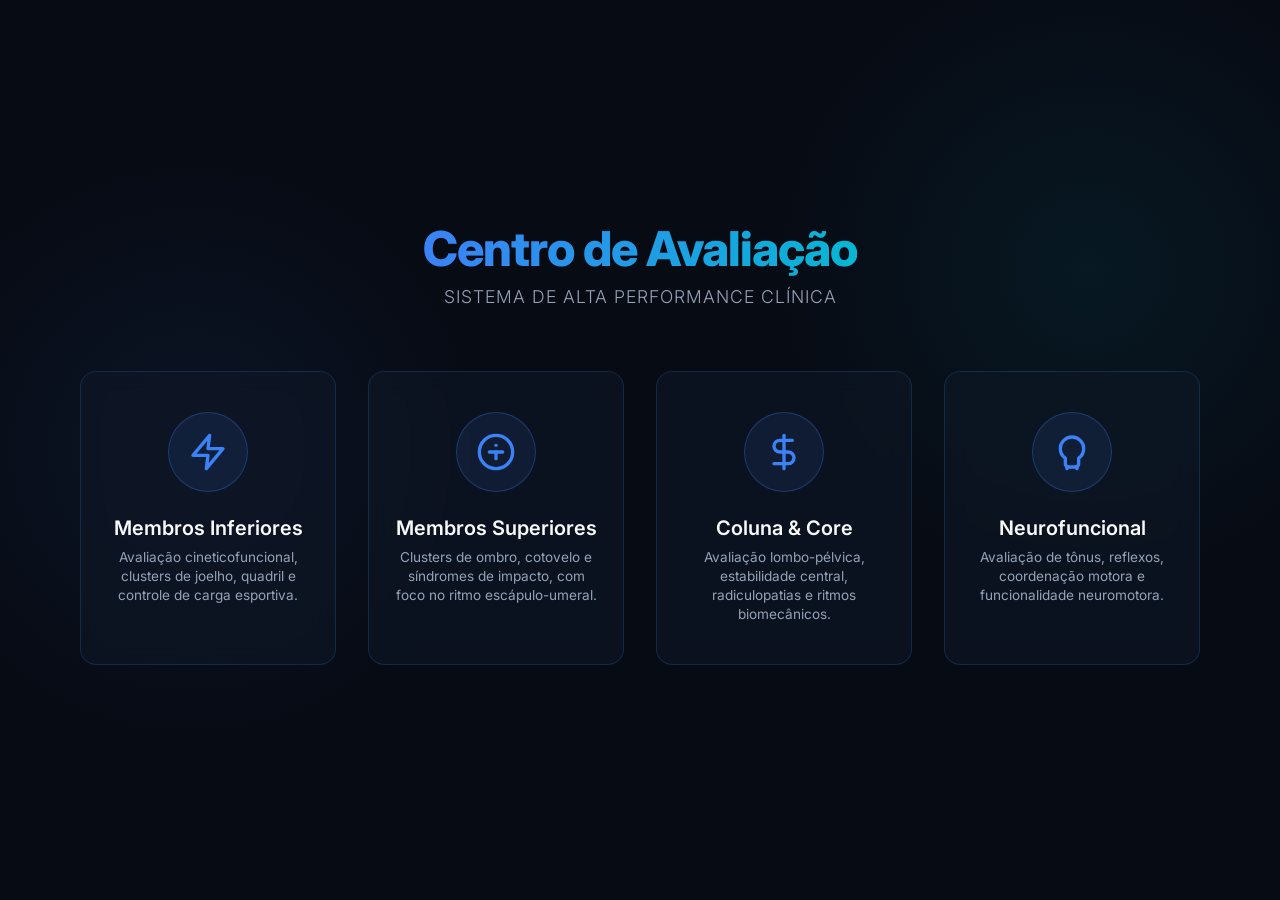
==== fisio-avalia/index.html @ 4b9d535d "Organiza estrutura inicial." ====
<!DOCTYPE html>
<html lang="pt-BR">

<head>
    <meta charset="UTF-8">
    <meta name="viewport" content="width=device-width, initial-scale=1.0">
    <title>Physio Hub - Avaliação de Alta Performance</title>

    <link href="https://fonts.googleapis.com/css2?family=Inter:wght@300;400;600;800&display=swap" rel="stylesheet">

    <style>
        /* Variáveis de Cores e Temas - Dark Sports SaaS */
        :root {
            --bg-dark: #070B14;
            --card-bg: rgba(16, 24, 39, 0.6);
            --card-border: rgba(59, 130, 246, 0.2);
            --primary-neon: #3b82f6;
            --accent-cyan: #06b6d4;
            --text-main: #f8fafc;
            --text-muted: #94a3b8;
        }

        * {
            margin: 0;
            padding: 0;
            box-sizing: border-box;
            font-family: 'Inter', sans-serif;
        }

        body {
            background-color: var(--bg-dark);
            background-image:
                radial-gradient(circle at 15% 50%, rgba(59, 130, 246, 0.08), transparent 25%),
                radial-gradient(circle at 85% 30%, rgba(6, 182, 212, 0.08), transparent 25%);
            color: var(--text-main);
            min-height: 100vh;
            display: flex;
            flex-direction: column;
            align-items: center;
            justify-content: center;
            overflow-x: hidden;
        }

        /* Cabeçalho da Home */
        .header {
            text-align: center;
            margin-bottom: 3rem;
            animation: fadeInDown 1s ease-out;
        }

        .header h1 {
            font-size: 3rem;
            font-weight: 800;
            letter-spacing: -1px;
            background: linear-gradient(to right, var(--primary-neon), var(--accent-cyan));
            -webkit-background-clip: text;
            background-clip: text;
            -webkit-text-fill-color: transparent;
            margin-bottom: 0.5rem;
        }

        .header p {
            font-size: 1.1rem;
            color: var(--text-muted);
            font-weight: 300;
            letter-spacing: 1px;
            text-transform: uppercase;
        }

        /* Container Principal (Grid Horizontal) */
        .dashboard-grid {
            display: grid;
            grid-template-columns: repeat(4, 1fr);
            gap: 2rem;
            width: 90%;
            max-width: 1400px;
            padding: 1rem;
        }

        /* Cartões de Avaliação */
        .card {
            background: var(--card-bg);
            backdrop-filter: blur(12px);
            -webkit-backdrop-filter: blur(12px);
            border: 1px solid var(--card-border);
            border-radius: 16px;
            padding: 2.5rem 1.5rem;
            display: flex;
            flex-direction: column;
            align-items: center;
            text-align: center;
            text-decoration: none;
            color: var(--text-main);
            transition: all 0.4s cubic-bezier(0.175, 0.885, 0.32, 1.275);
            position: relative;
            overflow: hidden;
            cursor: pointer;
            animation: fadeInUp 0.8s ease-out forwards;
            opacity: 0;
        }

        /* Efeito Hover nos Cartões */
        .card:hover {
            transform: translateY(-10px);
            border-color: var(--accent-cyan);
            box-shadow: 0 10px 30px rgba(6, 182, 212, 0.2),
                inset 0 0 20px rgba(59, 130, 246, 0.1);
        }

        .card::before {
            content: '';
            position: absolute;
            top: 0;
            left: -100%;
            width: 100%;
            height: 2px;
            background: linear-gradient(90deg, transparent, var(--accent-cyan), transparent);
            transition: left 0.5s;
        }

        .card:hover::before {
            left: 100%;
        }

        /* Ícones gerados em HTML/SVG */
        .icon-container {
            width: 80px;
            height: 80px;
            background: rgba(59, 130, 246, 0.1);
            border-radius: 50%;
            display: flex;
            justify-content: center;
            align-items: center;
            margin-bottom: 1.5rem;
            border: 1px solid rgba(59, 130, 246, 0.3);
            transition: all 0.3s ease;
        }

        .card:hover .icon-container {
            background: rgba(6, 182, 212, 0.2);
            border-color: var(--accent-cyan);
            transform: scale(1.1);
            box-shadow: 0 0 15px rgba(6, 182, 212, 0.4);
        }

        .icon-svg {
            width: 40px;
            height: 40px;
            stroke: var(--primary-neon);
            stroke-width: 2;
            stroke-linecap: round;
            stroke-linejoin: round;
            fill: none;
            transition: stroke 0.3s ease;
        }

        .card:hover .icon-svg {
            stroke: var(--accent-cyan);
        }

        /* Títulos dos Cartões */
        .card h2 {
            font-size: 1.25rem;
            font-weight: 600;
            margin-bottom: 0.5rem;
        }

        .card p {
            font-size: 0.85rem;
            color: var(--text-muted);
            line-height: 1.4;
        }

        /* Animações em cascata para carregar a página */
        .card:nth-child(1) {
            animation-delay: 0.1s;
        }

        .card:nth-child(2) {
            animation-delay: 0.2s;
        }

        .card:nth-child(3) {
            animation-delay: 0.3s;
        }

        .card:nth-child(4) {
            animation-delay: 0.4s;
        }

        @keyframes fadeInUp {
            from {
                opacity: 0;
                transform: translateY(30px);
            }

            to {
                opacity: 1;
                transform: translateY(0);
            }
        }

        @keyframes fadeInDown {
            from {
                opacity: 0;
                transform: translateY(-30px);
            }

            to {
                opacity: 1;
                transform: translateY(0);
            }
        }

        /* Responsividade para ecrãs menores */
        @media (max-width: 1024px) {
            .dashboard-grid {
                grid-template-columns: repeat(2, 1fr);
            }
        }

        @media (max-width: 600px) {
            .dashboard-grid {
                grid-template-columns: 1fr;
            }
        }
    </style>
</head>

<body>

    <div class="header">
        <h1>Centro de Avaliação</h1>
        <p>Sistema de Alta Performance Clínica</p>
    </div>

    <div class="dashboard-grid">

        <!-- Ficha 1: MMII -->
        <a href="./pages/avaliacao-mmii.html" class="card"> <!-- Substitua pelo nome do seu arquivo HTML de MMII -->
            <div class="icon-container">
                <svg class="icon-svg" viewBox="0 0 24 24">
                    <!-- Ícone Abstrato de Propulsão / Perna em movimento -->
                    <path d="M13 2L3 14h9l-1 8 10-12h-9l1-8z"></path>
                </svg>
            </div>
            <h2>Membros Inferiores</h2>
            <p>Avaliação cineticofuncional, clusters de joelho, quadril e controle de carga esportiva.</p>
        </a>

        <!-- Ficha 2: MMSS -->
        <a href="./pages/avaliacao-mmss.html" class="card">
            <div class="icon-container">
                <svg class="icon-svg" viewBox="0 0 24 24">
                    <!-- Ícone Abstrato de Força e Mobilidade Superior (Target/Braço) -->
                    <circle cx="12" cy="12" r="10"></circle>
                    <path d="M12 16v-4"></path>
                    <path d="M12 8h.01"></path>
                    <path d="M8 12h8"></path>
                </svg>
            </div>
            <h2>Membros Superiores</h2>
            <p>Clusters de ombro, cotovelo e síndromes de impacto, com foco no ritmo escápulo-umeral.</p>
        </a>

        <!-- Ficha 3: Coluna / Core -->
        <a href="./pages/avaliacao-coluna.html" class="card">
            <div class="icon-container">
                <svg class="icon-svg" viewBox="0 0 24 24">
                    <!-- Ícone de Movimento e Core (Sem vértebras, foco no movimento esportivo e estabilidade) -->
                    <path d="M12 2v20"></path>
                    <path d="M17 5H9.5a3.5 3.5 0 0 0 0 7h5a3.5 3.5 0 0 1 0 7H6"></path>
                </svg>
            </div>
            <h2>Coluna & Core</h2>
            <p>Avaliação lombo-pélvica, estabilidade central, radiculopatias e ritmos biomecânicos.</p>
        </a>

        <!-- Ficha 4: Neurologia -->
        <a href="./pages/avaliacao-neuro.html" class="card">
            <div class="icon-container">
                <svg class="icon-svg" viewBox="0 0 24 24">
                    <!-- Ícone de Rede Neural / Cérebro Abstrato -->
                    <path
                        d="M12 3a7 7 0 0 1 7 7c0 2.38-1.19 4.47-3 5.74V19a2 2 0 0 1-2 2h-4a2 2 0 0 1-2-2v-3.26C6.19 14.47 5 12.38 5 10a7 7 0 0 1 7-7z">
                    </path>
                    <path d="M9 21v1"></path>
                    <path d="M15 21v1"></path>
                </svg>
            </div>
            <h2>Neurofuncional</h2>
            <p>Avaliação de tônus, reflexos, coordenação motora e funcionalidade neuromotora.</p>
        </a>

    </div>

</body>

</html>
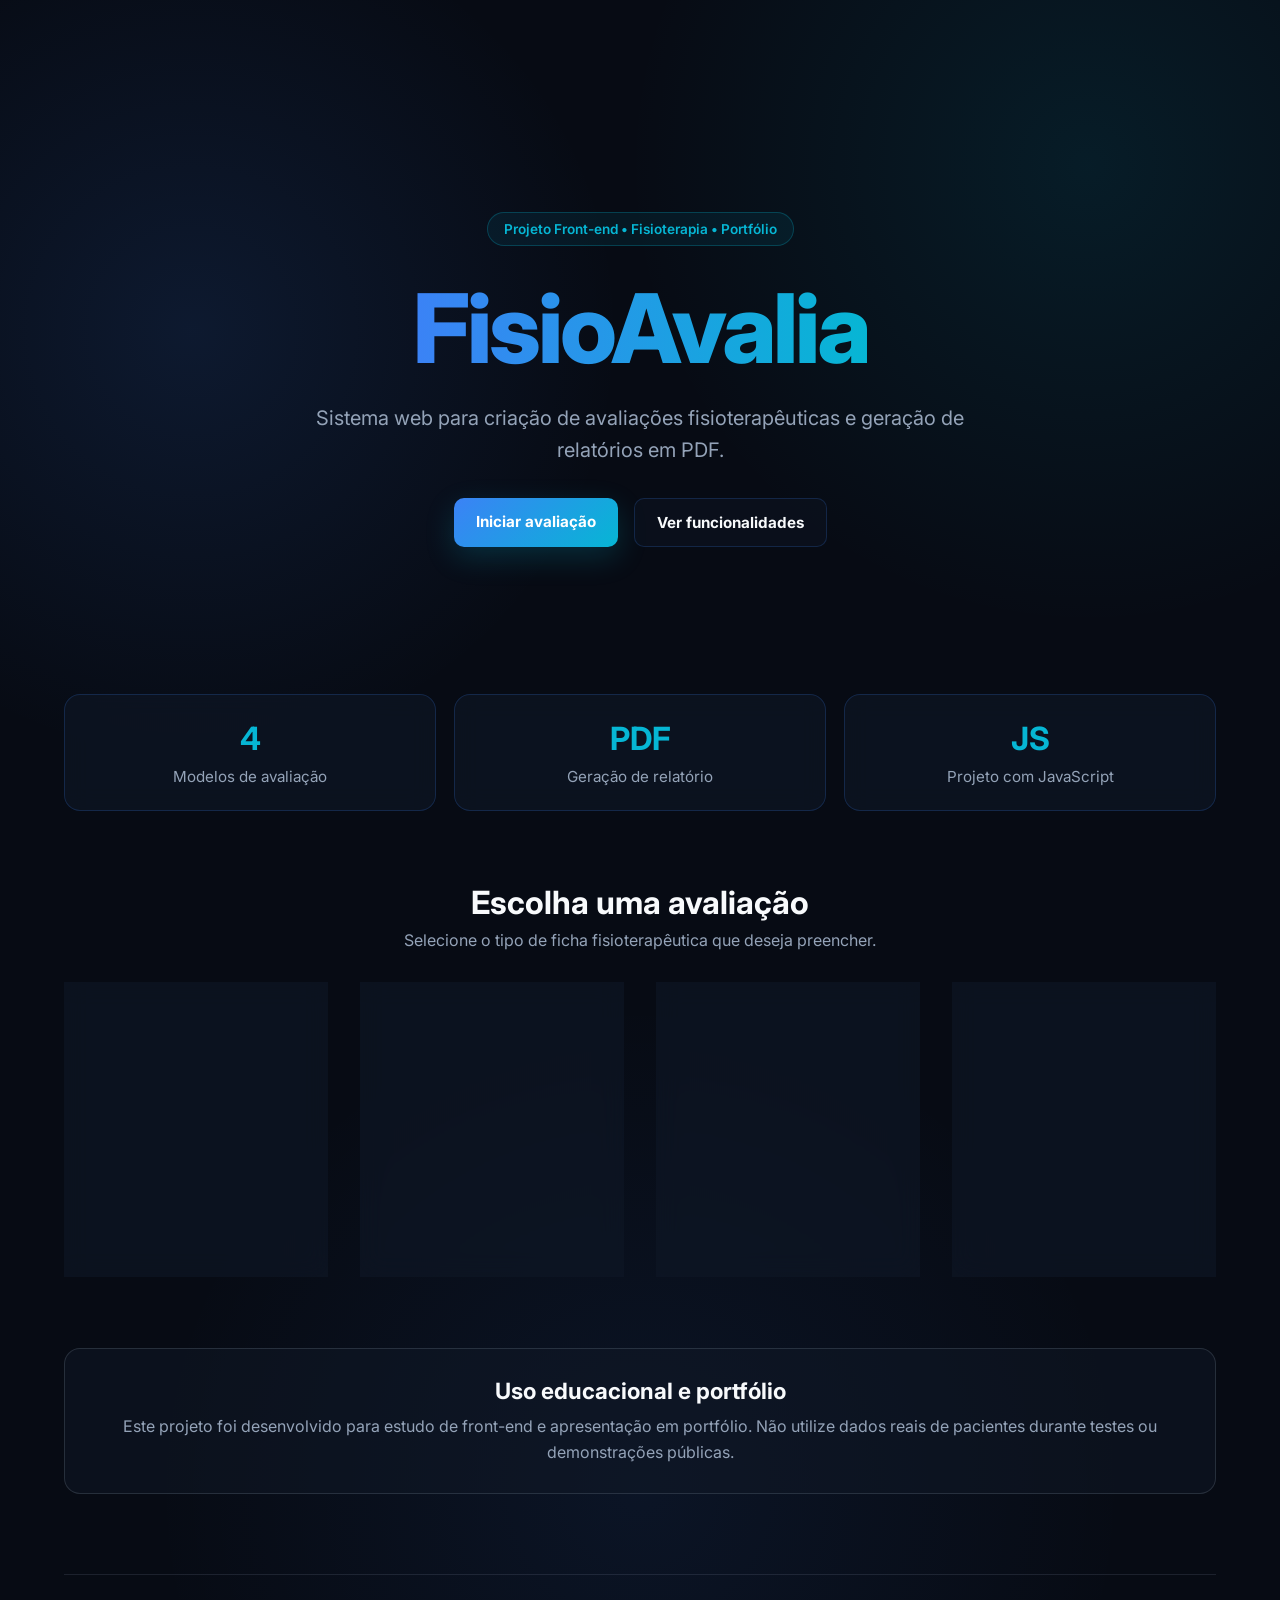
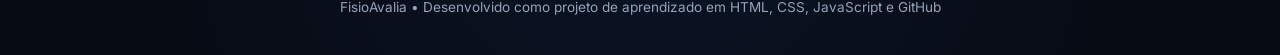
==== commit 120b1e05: "Melhoria da apresentação da pagina inical" ====
--- a/fisio-avalia/index.html
+++ b/fisio-avalia/index.html
@@ -7,293 +7,121 @@
     <title>Physio Hub - Avaliação de Alta Performance</title>
 
     <link href="https://fonts.googleapis.com/css2?family=Inter:wght@300;400;600;800&display=swap" rel="stylesheet">
+    
+    <link rel="stylesheet" href="./src/css/global.css">
+    <link rel="stylesheet" href="./src/css/home.css">
 
-    <style>
-        /* Variáveis de Cores e Temas - Dark Sports SaaS */
-        :root {
-            --bg-dark: #070B14;
-            --card-bg: rgba(16, 24, 39, 0.6);
-            --card-border: rgba(59, 130, 246, 0.2);
-            --primary-neon: #3b82f6;
-            --accent-cyan: #06b6d4;
-            --text-main: #f8fafc;
-            --text-muted: #94a3b8;
-        }
-
-        * {
-            margin: 0;
-            padding: 0;
-            box-sizing: border-box;
-            font-family: 'Inter', sans-serif;
-        }
-
-        body {
-            background-color: var(--bg-dark);
-            background-image:
-                radial-gradient(circle at 15% 50%, rgba(59, 130, 246, 0.08), transparent 25%),
-                radial-gradient(circle at 85% 30%, rgba(6, 182, 212, 0.08), transparent 25%);
-            color: var(--text-main);
-            min-height: 100vh;
-            display: flex;
-            flex-direction: column;
-            align-items: center;
-            justify-content: center;
-            overflow-x: hidden;
-        }
-
-        /* Cabeçalho da Home */
-        .header {
-            text-align: center;
-            margin-bottom: 3rem;
-            animation: fadeInDown 1s ease-out;
-        }
-
-        .header h1 {
-            font-size: 3rem;
-            font-weight: 800;
-            letter-spacing: -1px;
-            background: linear-gradient(to right, var(--primary-neon), var(--accent-cyan));
-            -webkit-background-clip: text;
-            background-clip: text;
-            -webkit-text-fill-color: transparent;
-            margin-bottom: 0.5rem;
-        }
-
-        .header p {
-            font-size: 1.1rem;
-            color: var(--text-muted);
-            font-weight: 300;
-            letter-spacing: 1px;
-            text-transform: uppercase;
-        }
-
-        /* Container Principal (Grid Horizontal) */
-        .dashboard-grid {
-            display: grid;
-            grid-template-columns: repeat(4, 1fr);
-            gap: 2rem;
-            width: 90%;
-            max-width: 1400px;
-            padding: 1rem;
-        }
-
-        /* Cartões de Avaliação */
-        .card {
-            background: var(--card-bg);
-            backdrop-filter: blur(12px);
-            -webkit-backdrop-filter: blur(12px);
-            border: 1px solid var(--card-border);
-            border-radius: 16px;
-            padding: 2.5rem 1.5rem;
-            display: flex;
-            flex-direction: column;
-            align-items: center;
-            text-align: center;
-            text-decoration: none;
-            color: var(--text-main);
-            transition: all 0.4s cubic-bezier(0.175, 0.885, 0.32, 1.275);
-            position: relative;
-            overflow: hidden;
-            cursor: pointer;
-            animation: fadeInUp 0.8s ease-out forwards;
-            opacity: 0;
-        }
-
-        /* Efeito Hover nos Cartões */
-        .card:hover {
-            transform: translateY(-10px);
-            border-color: var(--accent-cyan);
-            box-shadow: 0 10px 30px rgba(6, 182, 212, 0.2),
-                inset 0 0 20px rgba(59, 130, 246, 0.1);
-        }
-
-        .card::before {
-            content: '';
-            position: absolute;
-            top: 0;
-            left: -100%;
-            width: 100%;
-            height: 2px;
-            background: linear-gradient(90deg, transparent, var(--accent-cyan), transparent);
-            transition: left 0.5s;
-        }
-
-        .card:hover::before {
-            left: 100%;
-        }
-
-        /* Ícones gerados em HTML/SVG */
-        .icon-container {
-            width: 80px;
-            height: 80px;
-            background: rgba(59, 130, 246, 0.1);
-            border-radius: 50%;
-            display: flex;
-            justify-content: center;
-            align-items: center;
-            margin-bottom: 1.5rem;
-            border: 1px solid rgba(59, 130, 246, 0.3);
-            transition: all 0.3s ease;
-        }
-
-        .card:hover .icon-container {
-            background: rgba(6, 182, 212, 0.2);
-            border-color: var(--accent-cyan);
-            transform: scale(1.1);
-            box-shadow: 0 0 15px rgba(6, 182, 212, 0.4);
-        }
-
-        .icon-svg {
-            width: 40px;
-            height: 40px;
-            stroke: var(--primary-neon);
-            stroke-width: 2;
-            stroke-linecap: round;
-            stroke-linejoin: round;
-            fill: none;
-            transition: stroke 0.3s ease;
-        }
-
-        .card:hover .icon-svg {
-            stroke: var(--accent-cyan);
-        }
-
-        /* Títulos dos Cartões */
-        .card h2 {
-            font-size: 1.25rem;
-            font-weight: 600;
-            margin-bottom: 0.5rem;
-        }
-
-        .card p {
-            font-size: 0.85rem;
-            color: var(--text-muted);
-            line-height: 1.4;
-        }
-
-        /* Animações em cascata para carregar a página */
-        .card:nth-child(1) {
-            animation-delay: 0.1s;
-        }
-
-        .card:nth-child(2) {
-            animation-delay: 0.2s;
-        }
-
-        .card:nth-child(3) {
-            animation-delay: 0.3s;
-        }
-
-        .card:nth-child(4) {
-            animation-delay: 0.4s;
-        }
-
-        @keyframes fadeInUp {
-            from {
-                opacity: 0;
-                transform: translateY(30px);
-            }
-
-            to {
-                opacity: 1;
-                transform: translateY(0);
-            }
-        }
-
-        @keyframes fadeInDown {
-            from {
-                opacity: 0;
-                transform: translateY(-30px);
-            }
-
-            to {
-                opacity: 1;
-                transform: translateY(0);
-            }
-        }
-
-        /* Responsividade para ecrãs menores */
-        @media (max-width: 1024px) {
-            .dashboard-grid {
-                grid-template-columns: repeat(2, 1fr);
-            }
-        }
-
-        @media (max-width: 600px) {
-            .dashboard-grid {
-                grid-template-columns: 1fr;
-            }
-        }
-    </style>
 </head>
 
 <body>
+<body>
 
-    <div class="header">
-        <h1>Centro de Avaliação</h1>
-        <p>Sistema de Alta Performance Clínica</p>
-    </div>
+    <main class="home-container">
 
-    <div class="dashboard-grid">
+        <section class="hero">
+            <span class="hero-badge">Projeto Front-end • Fisioterapia • Portfólio</span>
 
-        <!-- Ficha 1: MMII -->
-        <a href="./pages/avaliacao-mmii.html" class="card"> <!-- Substitua pelo nome do seu arquivo HTML de MMII -->
-            <div class="icon-container">
-                <svg class="icon-svg" viewBox="0 0 24 24">
-                    <!-- Ícone Abstrato de Propulsão / Perna em movimento -->
-                    <path d="M13 2L3 14h9l-1 8 10-12h-9l1-8z"></path>
-                </svg>
+            <h1>FisioAvalia</h1>
+
+            <p class="hero-description">
+                Sistema web para criação de avaliações fisioterapêuticas e geração de relatórios em PDF.
+            </p>
+
+            <div class="hero-actions">
+                <a href="#avaliacoes" class="btn-primary">Iniciar avaliação</a>
+                <a href="#funcionalidades" class="btn-secondary">Ver funcionalidades</a>
             </div>
-            <h2>Membros Inferiores</h2>
-            <p>Avaliação cineticofuncional, clusters de joelho, quadril e controle de carga esportiva.</p>
-        </a>
+        </section>
 
-        <!-- Ficha 2: MMSS -->
-        <a href="./pages/avaliacao-mmss.html" class="card">
-            <div class="icon-container">
-                <svg class="icon-svg" viewBox="0 0 24 24">
-                    <!-- Ícone Abstrato de Força e Mobilidade Superior (Target/Braço) -->
-                    <circle cx="12" cy="12" r="10"></circle>
-                    <path d="M12 16v-4"></path>
-                    <path d="M12 8h.01"></path>
-                    <path d="M8 12h8"></path>
-                </svg>
+        <section class="info-grid" id="funcionalidades">
+
+            <div class="info-card">
+                <strong>4</strong>
+                <span>Modelos de avaliação</span>
             </div>
-            <h2>Membros Superiores</h2>
-            <p>Clusters de ombro, cotovelo e síndromes de impacto, com foco no ritmo escápulo-umeral.</p>
-        </a>
 
-        <!-- Ficha 3: Coluna / Core -->
-        <a href="./pages/avaliacao-coluna.html" class="card">
-            <div class="icon-container">
-                <svg class="icon-svg" viewBox="0 0 24 24">
-                    <!-- Ícone de Movimento e Core (Sem vértebras, foco no movimento esportivo e estabilidade) -->
-                    <path d="M12 2v20"></path>
-                    <path d="M17 5H9.5a3.5 3.5 0 0 0 0 7h5a3.5 3.5 0 0 1 0 7H6"></path>
-                </svg>
+            <div class="info-card">
+                <strong>PDF</strong>
+                <span>Geração de relatório</span>
             </div>
-            <h2>Coluna & Core</h2>
-            <p>Avaliação lombo-pélvica, estabilidade central, radiculopatias e ritmos biomecânicos.</p>
-        </a>
 
-        <!-- Ficha 4: Neurologia -->
-        <a href="./pages/avaliacao-neuro.html" class="card">
-            <div class="icon-container">
-                <svg class="icon-svg" viewBox="0 0 24 24">
-                    <!-- Ícone de Rede Neural / Cérebro Abstrato -->
-                    <path
-                        d="M12 3a7 7 0 0 1 7 7c0 2.38-1.19 4.47-3 5.74V19a2 2 0 0 1-2 2h-4a2 2 0 0 1-2-2v-3.26C6.19 14.47 5 12.38 5 10a7 7 0 0 1 7-7z">
-                    </path>
-                    <path d="M9 21v1"></path>
-                    <path d="M15 21v1"></path>
-                </svg>
+            <div class="info-card">
+                <strong>JS</strong>
+                <span>Projeto com JavaScript</span>
             </div>
-            <h2>Neurofuncional</h2>
-            <p>Avaliação de tônus, reflexos, coordenação motora e funcionalidade neuromotora.</p>
-        </a>
 
-    </div>
+        </section>
 
+        <section class="section-title" id="avaliacoes">
+            <h2>Escolha uma avaliação</h2>
+            <p>Selecione o tipo de ficha fisioterapêutica que deseja preencher.</p>
+        </section>
+
+        <section class="dashboard-grid">
+
+            <a href="./pages/avaliacao-mmii.html" class="card">
+                <div class="icon-container">
+                    <svg class="icon-svg" viewBox="0 0 24 24">
+                        <path d="M13 2L3 14h9l-1 8 10-12h-9l1-8z"></path>
+                    </svg>
+                </div>
+                <h2>Membros Inferiores</h2>
+                <p>Avaliação cineticofuncional, clusters de joelho, quadril e controle de carga esportiva.</p>
+            </a>
+
+            <a href="./pages/avaliacao-mmss.html" class="card">
+                <div class="icon-container">
+                    <svg class="icon-svg" viewBox="0 0 24 24">
+                        <circle cx="12" cy="12" r="10"></circle>
+                        <path d="M12 16v-4"></path>
+                        <path d="M12 8h.01"></path>
+                        <path d="M8 12h8"></path>
+                    </svg>
+                </div>
+                <h2>Membros Superiores</h2>
+                <p>Clusters de ombro, cotovelo e síndromes de impacto, com foco no ritmo escápulo-umeral.</p>
+            </a>
+
+            <a href="./pages/avaliacao-coluna.html" class="card">
+                <div class="icon-container">
+                    <svg class="icon-svg" viewBox="0 0 24 24">
+                        <path d="M12 2v20"></path>
+                        <path d="M17 5H9.5a3.5 3.5 0 0 0 0 7h5a3.5 3.5 0 0 1 0 7H6"></path>
+                    </svg>
+                </div>
+                <h2>Coluna & Core</h2>
+                <p>Avaliação lombo-pélvica, estabilidade central, radiculopatias e ritmos biomecânicos.</p>
+            </a>
+
+            <a href="./pages/avaliacao-neuro.html" class="card">
+                <div class="icon-container">
+                    <svg class="icon-svg" viewBox="0 0 24 24">
+                        <path d="M12 3a7 7 0 0 1 7 7c0 2.38-1.19 4.47-3 5.74V19a2 2 0 0 1-2 2h-4a2 2 0 0 1-2-2v-3.26C6.19 14.47 5 12.38 5 10a7 7 0 0 1 7-7z"></path>
+                        <path d="M9 21v1"></path>
+                        <path d="M15 21v1"></path>
+                    </svg>
+                </div>
+                <h2>Neurofuncional</h2>
+                <p>Avaliação de tônus, reflexos, coordenação motora e funcionalidade neuromotora.</p>
+            </a>
+
+        </section>
+
+        <section class="notice">
+            <h2>Uso educacional e portfólio</h2>
+            <p>
+                Este projeto foi desenvolvido para estudo de front-end e apresentação em portfólio.
+                Não utilize dados reais de pacientes durante testes ou demonstrações públicas.
+            </p>
+        </section>
+
+    </main>
+
+    <footer class="footer">
+        <p>FisioAvalia • Desenvolvido como projeto de aprendizado em HTML, CSS, JavaScript e GitHub</p>
+    </footer>
+
+</body>
 </body>
 
 </html>
--- a/fisio-avalia/src/css/global.css
+++ b/fisio-avalia/src/css/global.css
@@ -0,0 +1,6 @@
+* {
+    margin: 0;
+    padding: 0;
+    box-sizing: border-box;
+    font-family: 'Inter', sans-serif;
+}
--- a/fisio-avalia/src/css/home.css
+++ b/fisio-avalia/src/css/home.css
@@ -0,0 +1,370 @@
+:root {
+    --bg-dark: #070B14;
+    --card-bg: rgba(16, 24, 39, 0.6);
+    --card-border: rgba(59, 130, 246, 0.2);
+    --primary-neon: #3b82f6;
+    --accent-cyan: #06b6d4;
+    --text-main: #f8fafc;
+    --text-muted: #94a3b8;
+}
+
+html {
+    scroll-behavior: smooth;
+}
+
+body {
+    background-color: var(--bg-dark);
+    background-image:
+        radial-gradient(circle at 15% 20%, rgba(59, 130, 246, 0.12), transparent 25%),
+        radial-gradient(circle at 85% 10%, rgba(6, 182, 212, 0.1), transparent 25%),
+        radial-gradient(circle at 50% 90%, rgba(59, 130, 246, 0.08), transparent 30%);
+    color: var(--text-main);
+    min-height: 100vh;
+    overflow-x: hidden;
+}
+
+.home-container {
+    width: 90%;
+    max-width: 1200px;
+    margin: 0 auto;
+    padding: 64px 0 40px;
+}
+
+.hero {
+    min-height: 70vh;
+    display: flex;
+    flex-direction: column;
+    align-items: center;
+    justify-content: center;
+    text-align: center;
+    animation: fadeInDown 1s ease-out;
+}
+
+.hero-badge {
+    display: inline-block;
+    color: var(--accent-cyan);
+    background: rgba(6, 182, 212, 0.08);
+    border: 1px solid rgba(6, 182, 212, 0.25);
+    border-radius: 999px;
+    padding: 8px 16px;
+    font-size: 0.85rem;
+    font-weight: 600;
+    margin-bottom: 24px;
+}
+
+.hero h1 {
+    font-size: clamp(3rem, 8vw, 6rem);
+    font-weight: 800;
+    letter-spacing: -3px;
+    background: linear-gradient(to right, var(--primary-neon), var(--accent-cyan));
+    -webkit-background-clip: text;
+    -webkit-text-fill-color: transparent;
+    margin-bottom: 16px;
+}
+
+.hero-description {
+    max-width: 720px;
+    font-size: 1.25rem;
+    color: var(--text-muted);
+    line-height: 1.6;
+    margin-bottom: 32px;
+}
+
+.hero-actions {
+    display: flex;
+    gap: 16px;
+    flex-wrap: wrap;
+    justify-content: center;
+}
+
+.btn-primary,
+.btn-secondary {
+    padding: 14px 22px;
+    border-radius: 10px;
+    font-size: 0.95rem;
+    font-weight: 700;
+    text-decoration: none;
+    transition: all 0.2s;
+}
+
+.btn-primary {
+    background: linear-gradient(135deg, var(--primary-neon), var(--accent-cyan));
+    color: white;
+    box-shadow: 0 10px 30px rgba(6, 182, 212, 0.2);
+}
+
+.btn-primary:hover {
+    transform: translateY(-3px);
+    box-shadow: 0 14px 36px rgba(6, 182, 212, 0.3);
+}
+
+.btn-secondary {
+    color: var(--text-main);
+    border: 1px solid var(--card-border);
+    background: rgba(16, 24, 39, 0.4);
+}
+
+.btn-secondary:hover {
+    transform: translateY(-3px);
+    border-color: var(--accent-cyan);
+}
+
+.info-grid {
+    display: grid;
+    grid-template-columns: repeat(3, 1fr);
+    gap: 18px;
+    margin-bottom: 72px;
+}
+
+.info-card {
+    background: var(--card-bg);
+    border: 1px solid var(--card-border);
+    border-radius: 16px;
+    padding: 24px;
+    text-align: center;
+    backdrop-filter: blur(12px);
+}
+
+.info-card strong {
+    display: block;
+    font-size: 2rem;
+    color: var(--accent-cyan);
+    margin-bottom: 8px;
+}
+
+.info-card span {
+    color: var(--text-muted);
+    font-size: 0.95rem;
+}
+
+.section-title {
+    text-align: center;
+    margin-bottom: 32px;
+}
+
+.section-title h2 {
+    font-size: 2rem;
+    margin-bottom: 8px;
+}
+
+.section-title p {
+    color: var(--text-muted);
+    font-size: 1rem;
+}
+
+.dashboard-grid {
+    display: grid;
+    grid-template-columns: repeat(4, 1fr);
+    gap: 2rem;
+    width: 100%;
+    margin-bottom: 72px;
+}
+
+.card {
+    background: var(--card-bg);
+    backdrop-filter: blur(12px);
+    -webkit-backdrop-filter: blur(12px);
+    border: 1px solid var(--card-border);
+    border-radius: 16px;
+    padding: 2.5rem 1.5rem;
+    display: flex;
+    flex-direction: column;
+    align-items: center;
+    text-align: center;
+    text-decoration: none;
+    color: var(--text-main);
+    transition: all 0.4s cubic-bezier(0.175, 0.885, 0.32, 1.275);
+    position: relative;
+    overflow: hidden;
+    cursor: pointer;
+    animation: fadeInUp 0.8s ease-out forwards;
+    opacity: 0;
+}
+
+.card:hover {
+    transform: translateY(-10px);
+    border-color: var(--accent-cyan);
+    box-shadow: 0 10px 30px rgba(6, 182, 212, 0.2),
+                inset 0 0 20px rgba(59, 130, 246, 0.1);
+}
+
+.card::before {
+    content: '';
+    position: absolute;
+    top: 0;
+    left: -100%;
+    width: 100%;
+    height: 2px;
+    background: linear-gradient(90deg, transparent, var(--accent-cyan), transparent);
+    transition: left 0.5s;
+}
+
+.card:hover::before {
+    left: 100%;
+}
+
+.icon-container {
+    width: 80px;
+    height: 80px;
+    background: rgba(59, 130, 246, 0.1);
+    border-radius: 50%;
+    display: flex;
+    justify-content: center;
+    align-items: center;
+    margin-bottom: 1.5rem;
+    border: 1px solid rgba(59, 130, 246, 0.3);
+    transition: all 0.3s ease;
+}
+
+.card:hover .icon-container {
+    background: rgba(6, 182, 212, 0.2);
+    border-color: var(--accent-cyan);
+    transform: scale(1.1);
+    box-shadow: 0 0 15px rgba(6, 182, 212, 0.4);
+}
+
+.icon-svg {
+    width: 40px;
+    height: 40px;
+    stroke: var(--primary-neon);
+    stroke-width: 2;
+    stroke-linecap: round;
+    stroke-linejoin: round;
+    fill: none;
+    transition: stroke 0.3s ease;
+}
+
+.card:hover .icon-svg {
+    stroke: var(--accent-cyan);
+}
+
+.card h2 {
+    font-size: 1.25rem;
+    font-weight: 600;
+    margin-bottom: 0.5rem;
+}
+
+.card p {
+    font-size: 0.85rem;
+    color: var(--text-muted);
+    line-height: 1.4;
+}
+
+.card:nth-child(1) {
+    animation-delay: 0.1s;
+}
+
+.card:nth-child(2) {
+    animation-delay: 0.2s;
+}
+
+.card:nth-child(3) {
+    animation-delay: 0.3s;
+}
+
+.card:nth-child(4) {
+    animation-delay: 0.4s;
+}
+
+.notice {
+    background: rgba(16, 24, 39, 0.5);
+    border: 1px solid rgba(148, 163, 184, 0.2);
+    border-radius: 16px;
+    padding: 28px;
+    text-align: center;
+    margin-bottom: 40px;
+}
+
+.notice h2 {
+    font-size: 1.4rem;
+    margin-bottom: 10px;
+}
+
+.notice p {
+    color: var(--text-muted);
+    line-height: 1.6;
+}
+
+.footer {
+    width: 90%;
+    max-width: 1200px;
+    margin: 0 auto;
+    padding: 24px 0 40px;
+    text-align: center;
+    color: var(--text-muted);
+    font-size: 0.85rem;
+    border-top: 1px solid rgba(148, 163, 184, 0.15);
+}
+
+@keyframes fadeInUp {
+    from {
+        opacity: 0;
+        transform: translateY(30px);
+    }
+
+    to {
+        opacity: 1;
+        transform: translateY(0);
+    }
+}
+
+@keyframes fadeInDown {
+    from {
+        opacity: 0;
+        transform: translateY(-30px);
+    }
+
+    to {
+        opacity: 1;
+        transform: translateY(0);
+    }
+}
+
+@media (max-width: 1024px) {
+    .dashboard-grid {
+        grid-template-columns: repeat(2, 1fr);
+    }
+
+    .info-grid {
+        grid-template-columns: repeat(3, 1fr);
+    }
+}
+
+@media (max-width: 700px) {
+    .home-container {
+        width: 92%;
+        padding-top: 40px;
+    }
+
+    .hero {
+        min-height: auto;
+        padding: 56px 0;
+    }
+
+    .hero h1 {
+        letter-spacing: -1px;
+    }
+
+    .hero-description {
+        font-size: 1rem;
+    }
+
+    .hero-actions {
+        flex-direction: column;
+        width: 100%;
+    }
+
+    .btn-primary,
+    .btn-secondary {
+        width: 100%;
+        text-align: center;
+    }
+
+    .info-grid {
+        grid-template-columns: 1fr;
+    }
+
+    .dashboard-grid {
+        grid-template-columns: 1fr;
+    }
+}
